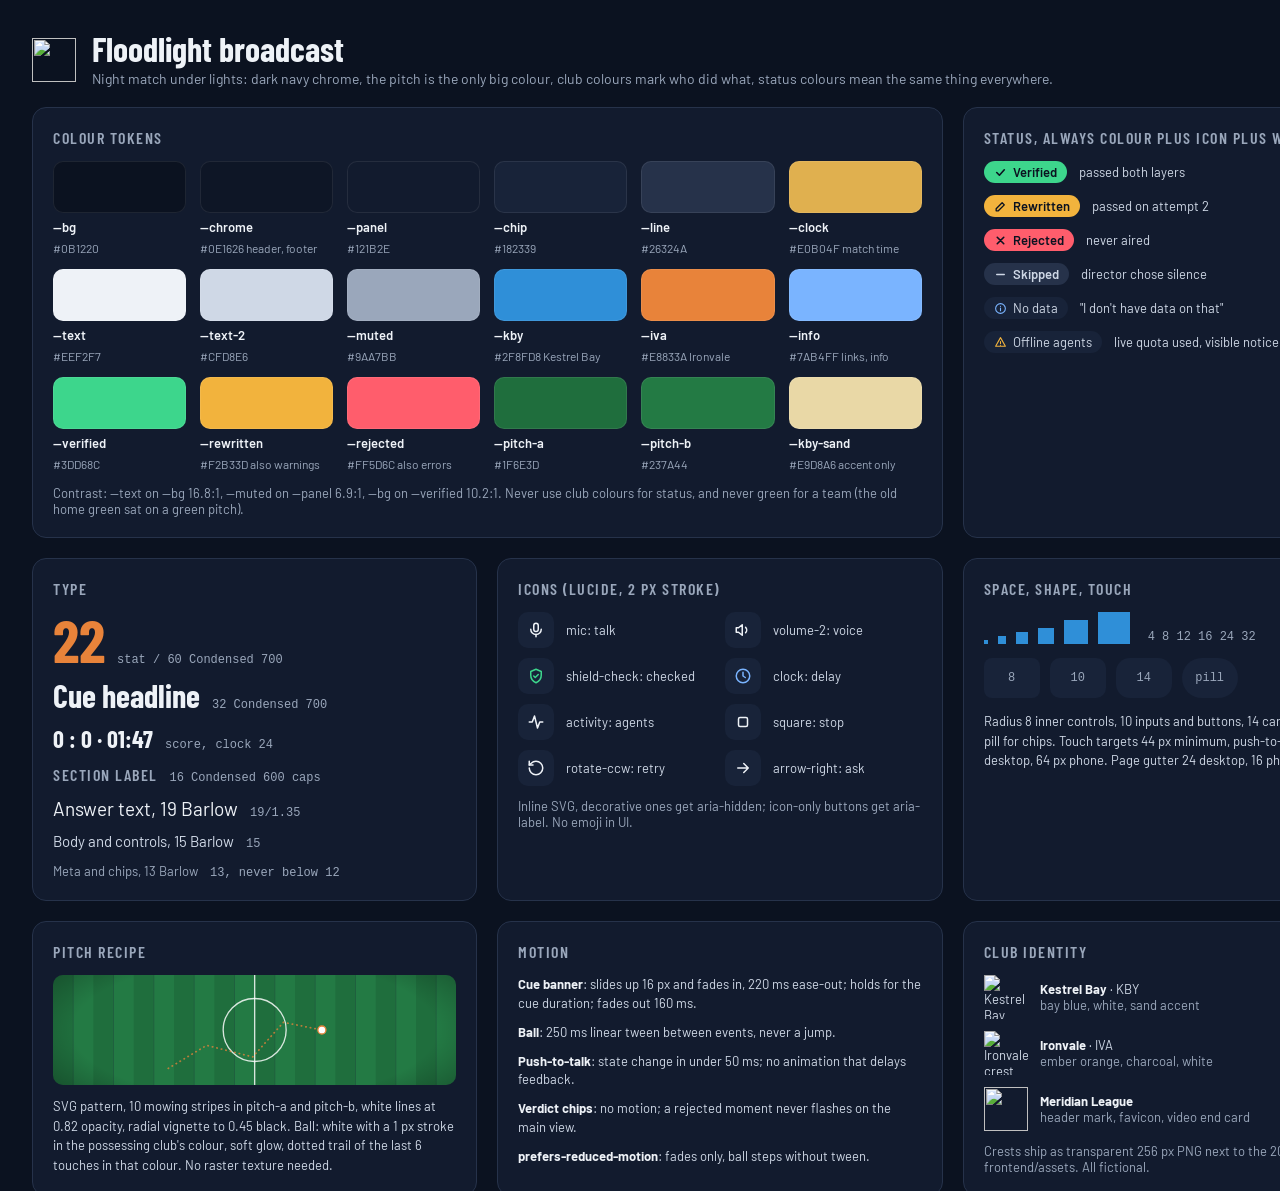
==== docs/design/mockups/StyleGuide.dc.html @ 59abbb43 "P1: design review output (style guide, P3 notes, mockups) and transparent 256 px crests" ====
<!doctype html>
<html lang="en">
<head>
<meta charset="utf-8">
<title>Style guide</title>
<script src="./support.js"></script>
</head>
<body>
<x-dc>
<helmet>
<link rel="preconnect" href="https://fonts.googleapis.com">
<link href="https://fonts.googleapis.com/css2?family=Barlow+Condensed:wght@500;600;700&amp;family=Barlow:wght@400;500;600&amp;display=swap" rel="stylesheet">
<style>
body{margin:0;background:#0B1220}
.h{margin:0 0 14px;font-family:'Barlow Condensed',sans-serif;font-weight:600;font-size:16px;letter-spacing:1.5px;text-transform:uppercase;color:#9AA7BB}
.card{background:#121B2E;border:1px solid #26324A;border-radius:14px;padding:20px}
.sw{display:flex;flex-direction:column;gap:6px;font-size:12px;color:#9AA7BB}
.sw i{display:block;height:52px;border-radius:10px;box-shadow:inset 0 0 0 1px rgba(255,255,255,0.08)}
.sw b{font-weight:600;color:#EEF2F7;font-size:13px}
.mono{font-family:Consolas,'Cascadia Mono',monospace;font-size:12px;color:#9AA7BB}
.row{display:flex;align-items:center;gap:12px;font-size:13px;color:#CFD8E6}
.ic{width:36px;height:36px;border-radius:10px;background:#182339;display:grid;place-items:center;flex:0 0 auto}
</style>
</helmet>
<div style="width: 1440px; height: 1180px; box-sizing: border-box; background: #0B1220; color: #EEF2F7; font-family: Barlow, sans-serif; padding: 32px; display: grid; grid-template-columns: 1fr 1fr 1fr; grid-template-rows: auto auto auto; gap: 20px; align-content: start">

  <div style="grid-column: 1 / -1; display: flex; align-items: center; gap: 16px">
    <img src="/_blob/4b3baec0096a0917999234595cb05160" alt="" style="width: 44px; height: 44px">
    <div>
      <div style="font-family: 'Barlow Condensed', sans-serif; font-weight: 700; font-size: 34px; line-height: 1">Floodlight broadcast</div>
      <div style="font-size: 14px; color: #9AA7BB; margin-top: 4px">Night match under lights: dark navy chrome, the pitch is the only big colour, club colours mark who did what, status colours mean the same thing everywhere.</div>
    </div>
  </div>

  <section class="card" style="grid-column: 1 / 3">
    <h3 class="h">Colour tokens</h3>
    <div style="display: grid; grid-template-columns: repeat(6, minmax(0, 1fr)); gap: 14px">
      <div class="sw"><i style="background: #0B1220"></i><b>--bg</b>#0B1220</div>
      <div class="sw"><i style="background: #0E1626"></i><b>--chrome</b>#0E1626 header, footer</div>
      <div class="sw"><i style="background: #121B2E"></i><b>--panel</b>#121B2E</div>
      <div class="sw"><i style="background: #182339"></i><b>--chip</b>#182339</div>
      <div class="sw"><i style="background: #26324A"></i><b>--line</b>#26324A</div>
      <div class="sw"><i style="background: #E0B04F"></i><b>--clock</b>#E0B04F match time</div>
      <div class="sw"><i style="background: #EEF2F7"></i><b>--text</b>#EEF2F7</div>
      <div class="sw"><i style="background: #CFD8E6"></i><b>--text-2</b>#CFD8E6</div>
      <div class="sw"><i style="background: #9AA7BB"></i><b>--muted</b>#9AA7BB</div>
      <div class="sw"><i style="background: #2F8FD8"></i><b>--kby</b>#2F8FD8 Kestrel Bay</div>
      <div class="sw"><i style="background: #E8833A"></i><b>--iva</b>#E8833A Ironvale</div>
      <div class="sw"><i style="background: #7AB4FF"></i><b>--info</b>#7AB4FF links, info</div>
      <div class="sw"><i style="background: #3DD68C"></i><b>--verified</b>#3DD68C</div>
      <div class="sw"><i style="background: #F2B33D"></i><b>--rewritten</b>#F2B33D also warnings</div>
      <div class="sw"><i style="background: #FF5D6C"></i><b>--rejected</b>#FF5D6C also errors</div>
      <div class="sw"><i style="background: #1F6E3D"></i><b>--pitch-a</b>#1F6E3D</div>
      <div class="sw"><i style="background: #237A44"></i><b>--pitch-b</b>#237A44</div>
      <div class="sw"><i style="background: #E9D8A6"></i><b>--kby-sand</b>#E9D8A6 accent only</div>
    </div>
    <p style="margin: 14px 0 0; font-size: 13px; color: #9AA7BB">Contrast: --text on --bg 16.8:1, --muted on --panel 6.9:1, --bg on --verified 10.2:1. Never use club colours for status, and never green for a team (the old home green sat on a green pitch).</p>
  </section>

  <section class="card">
    <h3 class="h">Status, always colour plus icon plus word</h3>
    <div style="display: flex; flex-direction: column; gap: 12px">
      <div class="row"><span style="display: inline-flex; align-items: center; gap: 6px; font-size: 13px; font-weight: 600; color: #0B1220; background: #3DD68C; border-radius: 999px; padding: 3px 10px"><svg width="13" height="13" viewBox="0 0 24 24" fill="none" stroke="#0B1220" stroke-width="3" stroke-linecap="round" stroke-linejoin="round" aria-hidden="true"><path d="M5 12l5 5 9-10"></path></svg>Verified</span>passed both layers</div>
      <div class="row"><span style="display: inline-flex; align-items: center; gap: 6px; font-size: 13px; font-weight: 600; color: #0B1220; background: #F2B33D; border-radius: 999px; padding: 3px 10px"><svg width="13" height="13" viewBox="0 0 24 24" fill="none" stroke="#0B1220" stroke-width="2.5" stroke-linecap="round" stroke-linejoin="round" aria-hidden="true"><path d="M4 20h4L19 9l-4-4L4 16z"></path></svg>Rewritten</span>passed on attempt 2</div>
      <div class="row"><span style="display: inline-flex; align-items: center; gap: 6px; font-size: 13px; font-weight: 600; color: #0B1220; background: #FF5D6C; border-radius: 999px; padding: 3px 10px"><svg width="13" height="13" viewBox="0 0 24 24" fill="none" stroke="#0B1220" stroke-width="3" stroke-linecap="round" aria-hidden="true"><path d="M6 6l12 12M18 6L6 18"></path></svg>Rejected</span>never aired</div>
      <div class="row"><span style="display: inline-flex; align-items: center; gap: 6px; font-size: 13px; font-weight: 600; color: #CFD8E6; background: #26324A; border-radius: 999px; padding: 3px 10px"><svg width="13" height="13" viewBox="0 0 24 24" fill="none" stroke="#CFD8E6" stroke-width="2.5" stroke-linecap="round" aria-hidden="true"><path d="M5 12h14"></path></svg>Skipped</span>director chose silence</div>
      <div class="row"><span style="display: inline-flex; align-items: center; gap: 6px; font-size: 13px; color: #CFD8E6; background: #182339; border-radius: 999px; padding: 3px 10px"><svg width="13" height="13" viewBox="0 0 24 24" fill="none" stroke="#7AB4FF" stroke-width="2" stroke-linecap="round" stroke-linejoin="round" aria-hidden="true"><circle cx="12" cy="12" r="9"></circle><path d="M12 11v5M12 8h.01"></path></svg>No data</span>"I don't have data on that"</div>
      <div class="row"><span style="display: inline-flex; align-items: center; gap: 6px; font-size: 13px; color: #CFD8E6; background: #182339; border-radius: 999px; padding: 3px 10px"><svg width="13" height="13" viewBox="0 0 24 24" fill="none" stroke="#F2B33D" stroke-width="2" stroke-linecap="round" stroke-linejoin="round" aria-hidden="true"><path d="M12 3l9 16H3z"></path><path d="M12 10v4M12 17h.01"></path></svg>Offline agents</span>live quota used, visible notice</div>
    </div>
  </section>

  <section class="card">
    <h3 class="h">Type</h3>
    <div style="display: flex; flex-direction: column; gap: 12px">
      <div style="display: flex; align-items: baseline; gap: 12px"><span style="font-family: 'Barlow Condensed', sans-serif; font-weight: 700; font-size: 60px; line-height: 0.9; color: #E8833A">22</span><span class="mono">stat / 60 Condensed 700</span></div>
      <div style="display: flex; align-items: baseline; gap: 12px"><span style="font-family: 'Barlow Condensed', sans-serif; font-weight: 700; font-size: 32px; line-height: 1">Cue headline</span><span class="mono">32 Condensed 700</span></div>
      <div style="display: flex; align-items: baseline; gap: 12px"><span style="font-family: 'Barlow Condensed', sans-serif; font-weight: 700; font-size: 24px">0 : 0 · 01:47</span><span class="mono">score, clock 24</span></div>
      <div style="display: flex; align-items: baseline; gap: 12px"><span style="font-family: 'Barlow Condensed', sans-serif; font-weight: 600; font-size: 16px; letter-spacing: 1.5px; text-transform: uppercase; color: #9AA7BB">Section label</span><span class="mono">16 Condensed 600 caps</span></div>
      <div style="display: flex; align-items: baseline; gap: 12px"><span style="font-size: 19px">Answer text, 19 Barlow</span><span class="mono">19/1.35</span></div>
      <div style="display: flex; align-items: baseline; gap: 12px"><span style="font-size: 15px; color: #CFD8E6">Body and controls, 15 Barlow</span><span class="mono">15</span></div>
      <div style="display: flex; align-items: baseline; gap: 12px"><span style="font-size: 13px; color: #9AA7BB">Meta and chips, 13 Barlow</span><span class="mono">13, never below 12</span></div>
    </div>
  </section>

  <section class="card">
    <h3 class="h">Icons (Lucide, 2 px stroke)</h3>
    <div style="display: grid; grid-template-columns: 1fr 1fr; gap: 10px">
      <div class="row"><span class="ic"><svg width="18" height="18" viewBox="0 0 24 24" fill="none" stroke="#EEF2F7" stroke-width="2" stroke-linecap="round" stroke-linejoin="round" aria-hidden="true"><rect x="9" y="3" width="6" height="11" rx="3"></rect><path d="M5 11a7 7 0 0014 0"></path><path d="M12 18v3"></path></svg></span>mic: talk</div>
      <div class="row"><span class="ic"><svg width="18" height="18" viewBox="0 0 24 24" fill="none" stroke="#EEF2F7" stroke-width="2" stroke-linecap="round" stroke-linejoin="round" aria-hidden="true"><path d="M11 5L6 9H3v6h3l5 4z"></path><path d="M15.5 8.5a5 5 0 010 7"></path></svg></span>volume-2: voice</div>
      <div class="row"><span class="ic"><svg width="18" height="18" viewBox="0 0 24 24" fill="none" stroke="#3DD68C" stroke-width="2" stroke-linecap="round" stroke-linejoin="round" aria-hidden="true"><path d="M12 3l7 3v5c0 5-3.5 8.5-7 10-3.5-1.5-7-5-7-10V6z"></path><path d="M9 12l2 2 4-4"></path></svg></span>shield-check: checked</div>
      <div class="row"><span class="ic"><svg width="18" height="18" viewBox="0 0 24 24" fill="none" stroke="#7AB4FF" stroke-width="2" stroke-linecap="round" stroke-linejoin="round" aria-hidden="true"><circle cx="12" cy="12" r="9"></circle><path d="M12 7v5l3 2"></path></svg></span>clock: delay</div>
      <div class="row"><span class="ic"><svg width="18" height="18" viewBox="0 0 24 24" fill="none" stroke="#EEF2F7" stroke-width="2" stroke-linecap="round" stroke-linejoin="round" aria-hidden="true"><path d="M3 12h4l3-8 4 16 3-8h4"></path></svg></span>activity: agents</div>
      <div class="row"><span class="ic"><svg width="18" height="18" viewBox="0 0 24 24" fill="none" stroke="#EEF2F7" stroke-width="2" stroke-linecap="round" stroke-linejoin="round" aria-hidden="true"><rect x="6" y="6" width="12" height="12" rx="2"></rect></svg></span>square: stop</div>
      <div class="row"><span class="ic"><svg width="18" height="18" viewBox="0 0 24 24" fill="none" stroke="#EEF2F7" stroke-width="2" stroke-linecap="round" stroke-linejoin="round" aria-hidden="true"><path d="M3 12a9 9 0 109-9 9 9 0 00-6.4 2.6L3 8"></path><path d="M3 3v5h5"></path></svg></span>rotate-ccw: retry</div>
      <div class="row"><span class="ic"><svg width="18" height="18" viewBox="0 0 24 24" fill="none" stroke="#EEF2F7" stroke-width="2" stroke-linecap="round" stroke-linejoin="round" aria-hidden="true"><path d="M5 12h14M13 6l6 6-6 6"></path></svg></span>arrow-right: ask</div>
    </div>
    <p style="margin: 12px 0 0; font-size: 13px; color: #9AA7BB">Inline SVG, decorative ones get aria-hidden; icon-only buttons get aria-label. No emoji in UI.</p>
  </section>

  <section class="card">
    <h3 class="h">Space, shape, touch</h3>
    <div style="display: flex; align-items: flex-end; gap: 10px; margin-bottom: 14px">
      <span style="width: 4px; height: 4px; background: #2F8FD8"></span>
      <span style="width: 8px; height: 8px; background: #2F8FD8"></span>
      <span style="width: 12px; height: 12px; background: #2F8FD8"></span>
      <span style="width: 16px; height: 16px; background: #2F8FD8"></span>
      <span style="width: 24px; height: 24px; background: #2F8FD8"></span>
      <span style="width: 32px; height: 32px; background: #2F8FD8"></span>
      <span class="mono" style="margin-left: 8px">4 8 12 16 24 32</span>
    </div>
    <div style="display: flex; gap: 10px; margin-bottom: 14px">
      <span style="width: 56px; height: 40px; border-radius: 8px; background: #182339; display: grid; place-items: center" class="mono">8</span>
      <span style="width: 56px; height: 40px; border-radius: 10px; background: #182339; display: grid; place-items: center" class="mono">10</span>
      <span style="width: 56px; height: 40px; border-radius: 14px; background: #182339; display: grid; place-items: center" class="mono">14</span>
      <span style="width: 56px; height: 40px; border-radius: 999px; background: #182339; display: grid; place-items: center" class="mono">pill</span>
    </div>
    <div style="font-size: 13px; color: #CFD8E6; line-height: 1.5">Radius 8 inner controls, 10 inputs and buttons, 14 cards and the pitch, pill for chips. Touch targets 44 px minimum, push-to-talk 56 px desktop, 64 px phone. Page gutter 24 desktop, 16 phone.</div>
  </section>

  <section class="card">
    <h3 class="h">Pitch recipe</h3>
    <div style="border-radius: 10px; overflow: hidden; height: 110px; margin-bottom: 12px">
      <svg width="100%" height="110" viewBox="0 0 105 40" preserveAspectRatio="xMidYMid slice" aria-hidden="true">
        <defs><pattern id="smow" width="10.5" height="40" patternUnits="userSpaceOnUse"><rect width="5.25" height="40" fill="#1F6E3D"></rect><rect x="5.25" width="5.25" height="40" fill="#237A44"></rect></pattern><radialGradient id="svig" cx="50%" cy="50%" r="75%"><stop offset="60%" stop-color="#000" stop-opacity="0"></stop><stop offset="100%" stop-color="#000" stop-opacity="0.45"></stop></radialGradient></defs>
        <rect width="105" height="40" fill="url(#smow)"></rect>
        <g fill="none" stroke="#FFF" stroke-opacity="0.82" stroke-width="0.35"><line x1="52.5" y1="0" x2="52.5" y2="40"></line><circle cx="52.5" cy="20" r="8.2"></circle></g>
        <polyline points="30,30 40,24 52,27 60,18 70,20" fill="none" stroke="#E8833A" stroke-opacity="0.75" stroke-width="0.45" stroke-linecap="round" stroke-dasharray="0.1 1.1"></polyline>
        <circle cx="70" cy="20" r="1.05" fill="#FFF" stroke="#E8833A" stroke-width="0.35"></circle>
        <rect width="105" height="40" fill="url(#svig)"></rect>
      </svg>
    </div>
    <div style="font-size: 13px; color: #CFD8E6; line-height: 1.5">SVG pattern, 10 mowing stripes in pitch-a and pitch-b, white lines at 0.82 opacity, radial vignette to 0.45 black. Ball: white with a 1 px stroke in the possessing club's colour, soft glow, dotted trail of the last 6 touches in that colour. No raster texture needed.</div>
  </section>

  <section class="card">
    <h3 class="h">Motion</h3>
    <div style="display: flex; flex-direction: column; gap: 10px; font-size: 13px; color: #CFD8E6; line-height: 1.45">
      <div><b style="color: #EEF2F7">Cue banner</b>: slides up 16 px and fades in, 220 ms ease-out; holds for the cue duration; fades out 160 ms.</div>
      <div><b style="color: #EEF2F7">Ball</b>: 250 ms linear tween between events, never a jump.</div>
      <div><b style="color: #EEF2F7">Push-to-talk</b>: state change in under 50 ms; no animation that delays feedback.</div>
      <div><b style="color: #EEF2F7">Verdict chips</b>: no motion; a rejected moment never flashes on the main view.</div>
      <div><b style="color: #EEF2F7">prefers-reduced-motion</b>: fades only, ball steps without tween.</div>
    </div>
  </section>

  <section class="card">
    <h3 class="h">Club identity</h3>
    <div style="display: flex; flex-direction: column; gap: 12px">
      <div class="row"><img src="/_blob/009037de2021ddd326eedf2b35636c49" alt="Kestrel Bay crest" style="width: 44px; height: 44px"><div><b style="color: #EEF2F7">Kestrel Bay</b> · KBY<br><span style="color: #9AA7BB">bay blue, white, sand accent</span></div></div>
      <div class="row"><img src="/_blob/b9edfdb29d5fcf7ea89e3baef6b00ff1" alt="Ironvale crest" style="width: 44px; height: 44px"><div><b style="color: #EEF2F7">Ironvale</b> · IVA<br><span style="color: #9AA7BB">ember orange, charcoal, white</span></div></div>
      <div class="row"><img src="/_blob/4b3baec0096a0917999234595cb05160" alt="" style="width: 44px; height: 44px"><div><b style="color: #EEF2F7">Meridian League</b><br><span style="color: #9AA7BB">header mark, favicon, video end card</span></div></div>
    </div>
    <p style="margin: 12px 0 0; font-size: 13px; color: #9AA7BB">Crests ship as transparent 256 px PNG next to the 2048 px originals in frontend/assets. All fictional.</p>
  </section>
</div>
</x-dc>
<script type="text/x-dc" data-dc-script data-props='{"$preview":{"width":1440,"height":1180}}'>
class Component extends DCLogic {
  renderVals() {
    return {};
  }
}
</script>
</body>
</html>
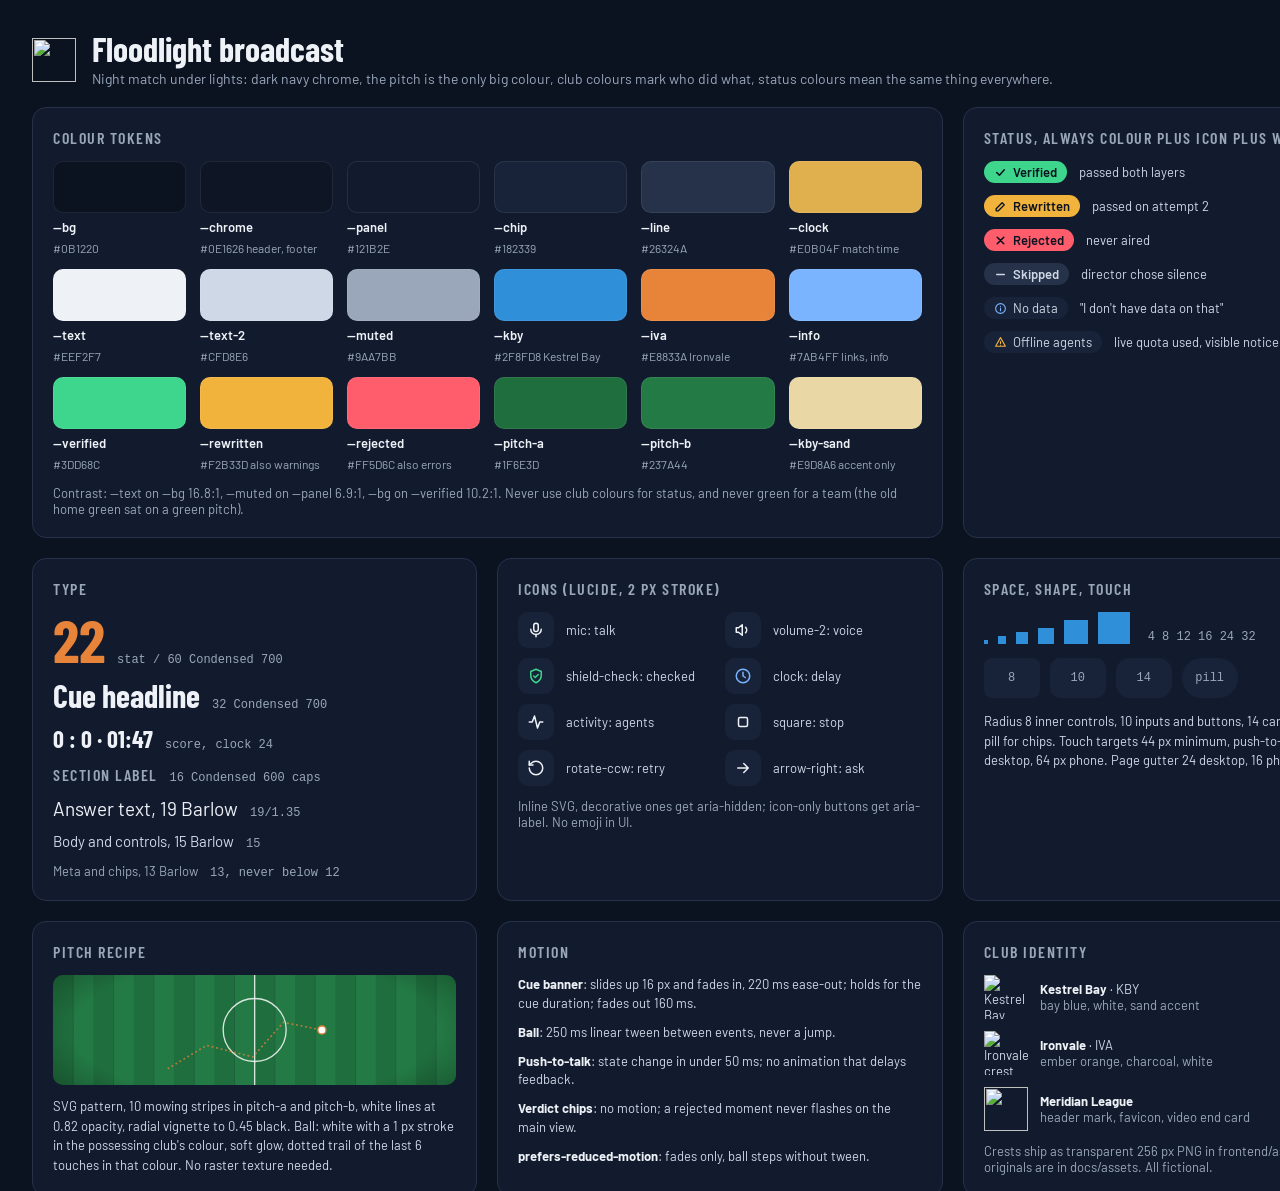
==== commit 8c4a39ba: "Assets: originals moved to docs/assets, 1200x630 link-preview image with absolute URL, new Innovatio" ====
--- a/docs/design/mockups/StyleGuide.dc.html
+++ b/docs/design/mockups/StyleGuide.dc.html
@@ -150,7 +150,7 @@
       <div class="row"><img src="/_blob/b9edfdb29d5fcf7ea89e3baef6b00ff1" alt="Ironvale crest" style="width: 44px; height: 44px"><div><b style="color: #EEF2F7">Ironvale</b> · IVA<br><span style="color: #9AA7BB">ember orange, charcoal, white</span></div></div>
       <div class="row"><img src="/_blob/4b3baec0096a0917999234595cb05160" alt="" style="width: 44px; height: 44px"><div><b style="color: #EEF2F7">Meridian League</b><br><span style="color: #9AA7BB">header mark, favicon, video end card</span></div></div>
     </div>
-    <p style="margin: 12px 0 0; font-size: 13px; color: #9AA7BB">Crests ship as transparent 256 px PNG next to the 2048 px originals in frontend/assets. All fictional.</p>
+    <p style="margin: 12px 0 0; font-size: 13px; color: #9AA7BB">Crests ship as transparent 256 px PNG in frontend/assets; the 2048 px originals are in docs/assets. All fictional.</p>
   </section>
 </div>
 </x-dc>
